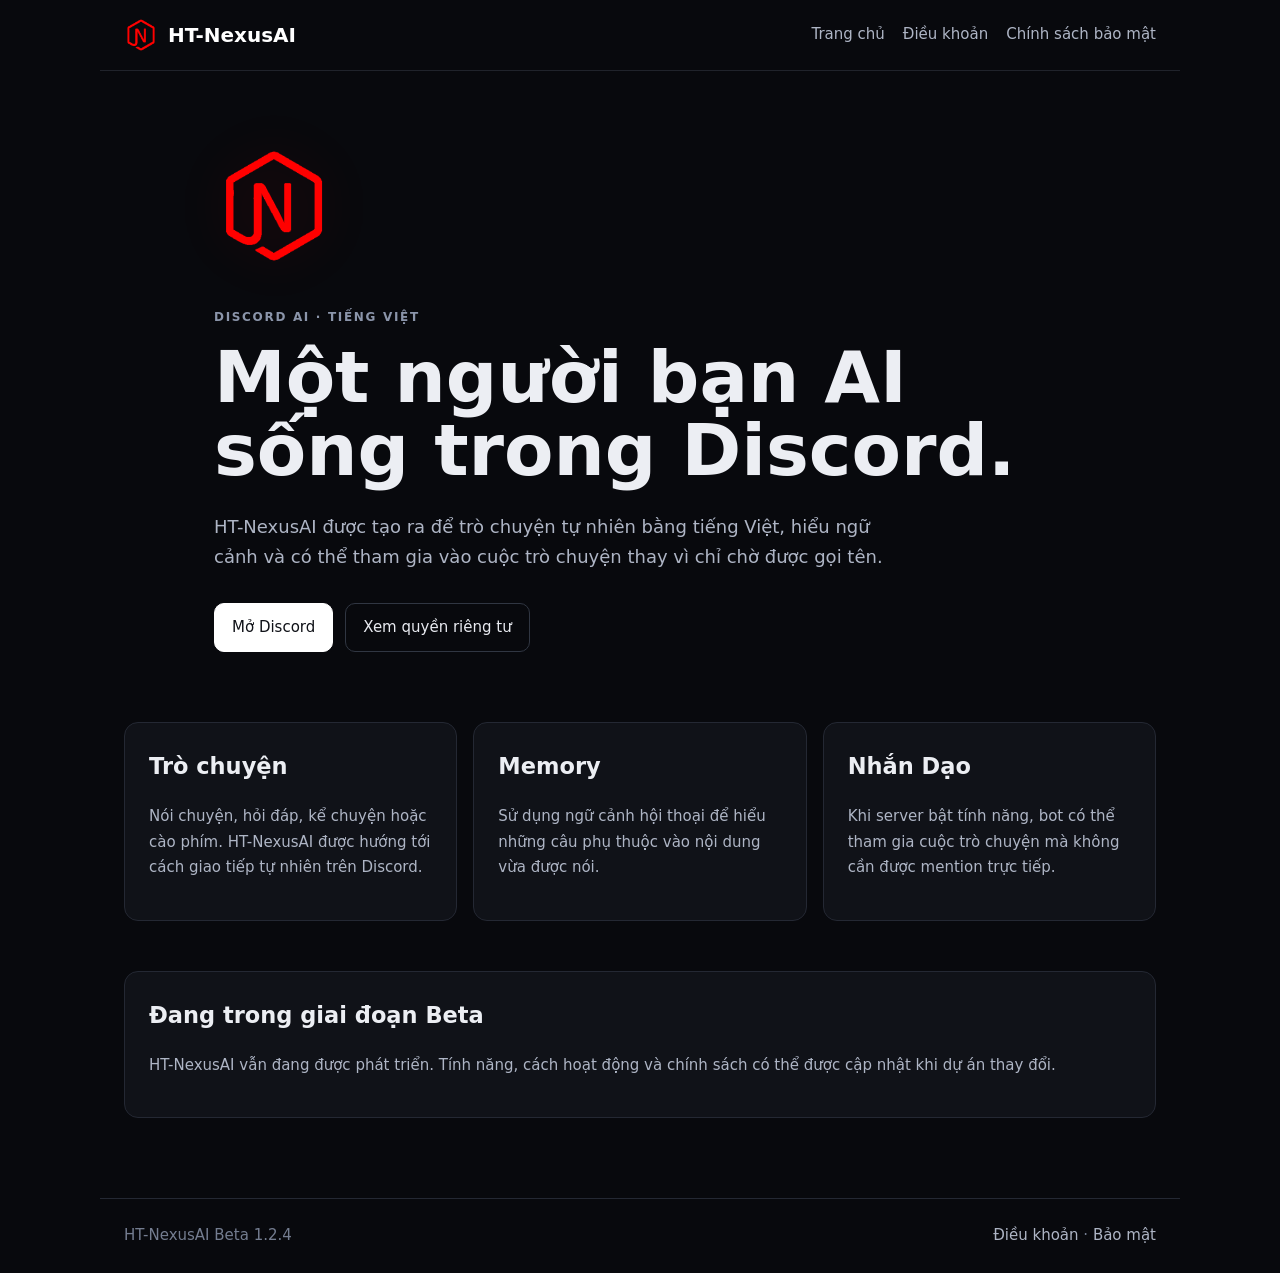
==== index.html @ 7528e5da "Initial HT-NexusAI website" ====
<!DOCTYPE html>
<html lang="vi">
<head>
  <meta charset="UTF-8">
  <meta name="viewport" content="width=device-width, initial-scale=1.0">
  <meta name="description" content="HT-NexusAI - Một người bạn AI nói tiếng Việt trên Discord.">
  <title>HT-NexusAI | AI tiếng Việt trên Discord</title>
  <link rel="stylesheet" href="assets/css/style.css">
  <link rel="icon" type="image/png" href="assets/images/logo.png">
</head>
<body>
  <header class="site-header">
    <a class="brand" href="index.html"><img src="assets/images/logo.png" alt="HT-NexusAI logo"><span>HT-NexusAI</span></a>
    <nav>
      <a href="index.html">Trang chủ</a>
      <a href="terms.html">Điều khoản</a>
      <a href="privacy.html">Chính sách bảo mật</a>
    </nav>
  </header>

  <main>
    <section class="hero">
      <img class="hero-logo" src="assets/images/logo.png" alt="HT-NexusAI logo">
      <p class="eyebrow">DISCORD AI · TIẾNG VIỆT</p>
      <h1>Một người bạn AI sống trong Discord.</h1>
      <p class="lead">HT-NexusAI được tạo ra để trò chuyện tự nhiên bằng tiếng Việt, hiểu ngữ cảnh và có thể tham gia vào cuộc trò chuyện thay vì chỉ chờ được gọi tên.</p>
      <div class="actions">
        <a class="button primary" href="https://discord.com/" target="_blank" rel="noopener">Mở Discord</a>
        <a class="button" href="privacy.html">Xem quyền riêng tư</a>
      </div>
    </section>

    <section class="grid">
      <article class="card"><h2>Trò chuyện</h2><p>Nói chuyện, hỏi đáp, kể chuyện hoặc cào phím. HT-NexusAI được hướng tới cách giao tiếp tự nhiên trên Discord.</p></article>
      <article class="card"><h2>Memory</h2><p>Sử dụng ngữ cảnh hội thoại để hiểu những câu phụ thuộc vào nội dung vừa được nói.</p></article>
      <article class="card"><h2>Nhắn Dạo</h2><p>Khi server bật tính năng, bot có thể tham gia cuộc trò chuyện mà không cần được mention trực tiếp.</p></article>
    </section>

    <section class="notice">
      <h2>Đang trong giai đoạn Beta</h2>
      <p>HT-NexusAI vẫn đang được phát triển. Tính năng, cách hoạt động và chính sách có thể được cập nhật khi dự án thay đổi.</p>
    </section>
  </main>

  <footer>
    <span>HT-NexusAI Beta 1.2.4</span>
    <span><a href="terms.html">Điều khoản</a> · <a href="privacy.html">Bảo mật</a></span>
  </footer>
  <script src="assets/js/main.js"></script>
</body>
</html>
---- assets/css/style.css ----
*{box-sizing:border-box}
html{scroll-behavior:smooth}
body{margin:0;background:#08090d;color:#eceef3;font:15px/1.7 system-ui,-apple-system,BlinkMacSystemFont,"Segoe UI",sans-serif}
a{transition:.18s ease}
.site-header{max-width:1080px;margin:auto;padding:18px 24px;display:flex;align-items:center;justify-content:space-between;gap:20px;border-bottom:1px solid #20232b}
.brand{display:flex;align-items:center;gap:10px;color:#fff;text-decoration:none;font-weight:800;font-size:20px}
.brand img{width:34px;height:34px;object-fit:contain}
.site-header nav{display:flex;gap:18px;flex-wrap:wrap}
.site-header nav a,footer a{color:#aeb5c5;text-decoration:none}
.site-header nav a:hover,footer a:hover{color:#fff}
.hero{max-width:900px;margin:75px auto 70px;padding:0 24px}
.hero-logo{width:120px;height:120px;object-fit:contain;margin-bottom:20px;filter:drop-shadow(0 0 24px rgba(255,0,0,.12))}
.eyebrow{color:#8b95aa;font-size:12px;letter-spacing:.14em;font-weight:800}
.hero h1{font-size:clamp(40px,7vw,72px);line-height:1.02;max-width:850px;margin:14px 0 24px}
.lead{max-width:700px;color:#aeb5c5;font-size:18px}
.actions{display:flex;gap:12px;flex-wrap:wrap;margin-top:30px}
.button{display:inline-block;padding:11px 17px;border:1px solid #303642;border-radius:10px;color:#e8eaf0;text-decoration:none}
.button:hover{transform:translateY(-1px);border-color:#555d6d}
.button.primary{background:#fff;color:#101218;border-color:#fff}
.grid{max-width:1080px;margin:0 auto 50px;padding:0 24px;display:grid;grid-template-columns:repeat(3,1fr);gap:16px}
.card,.notice{border:1px solid #242833;background:#101218;border-radius:14px;padding:24px}
.card h2,.notice h2{margin-top:0}
.card p,.notice p{color:#aeb5c5}
.notice{max-width:1032px;margin:0 auto 80px}
.document{max-width:820px;margin:70px auto;padding:0 24px 70px}
.document h1{font-size:48px;line-height:1.1;margin:12px 0}
.document h2{margin-top:38px;font-size:22px}
.document p,.document li{color:#b9bfcc}
.muted{color:#747d90!important}
footer{max-width:1080px;margin:auto;padding:24px;border-top:1px solid #242833;display:flex;justify-content:space-between;gap:20px;color:#747d90}
@media(max-width:700px){
  .site-header{align-items:flex-start;flex-direction:column}
  .grid{grid-template-columns:1fr}
  .hero{margin-top:55px}
  .hero-logo{width:90px;height:90px}
  .document h1{font-size:38px}
  footer{flex-direction:column}
}
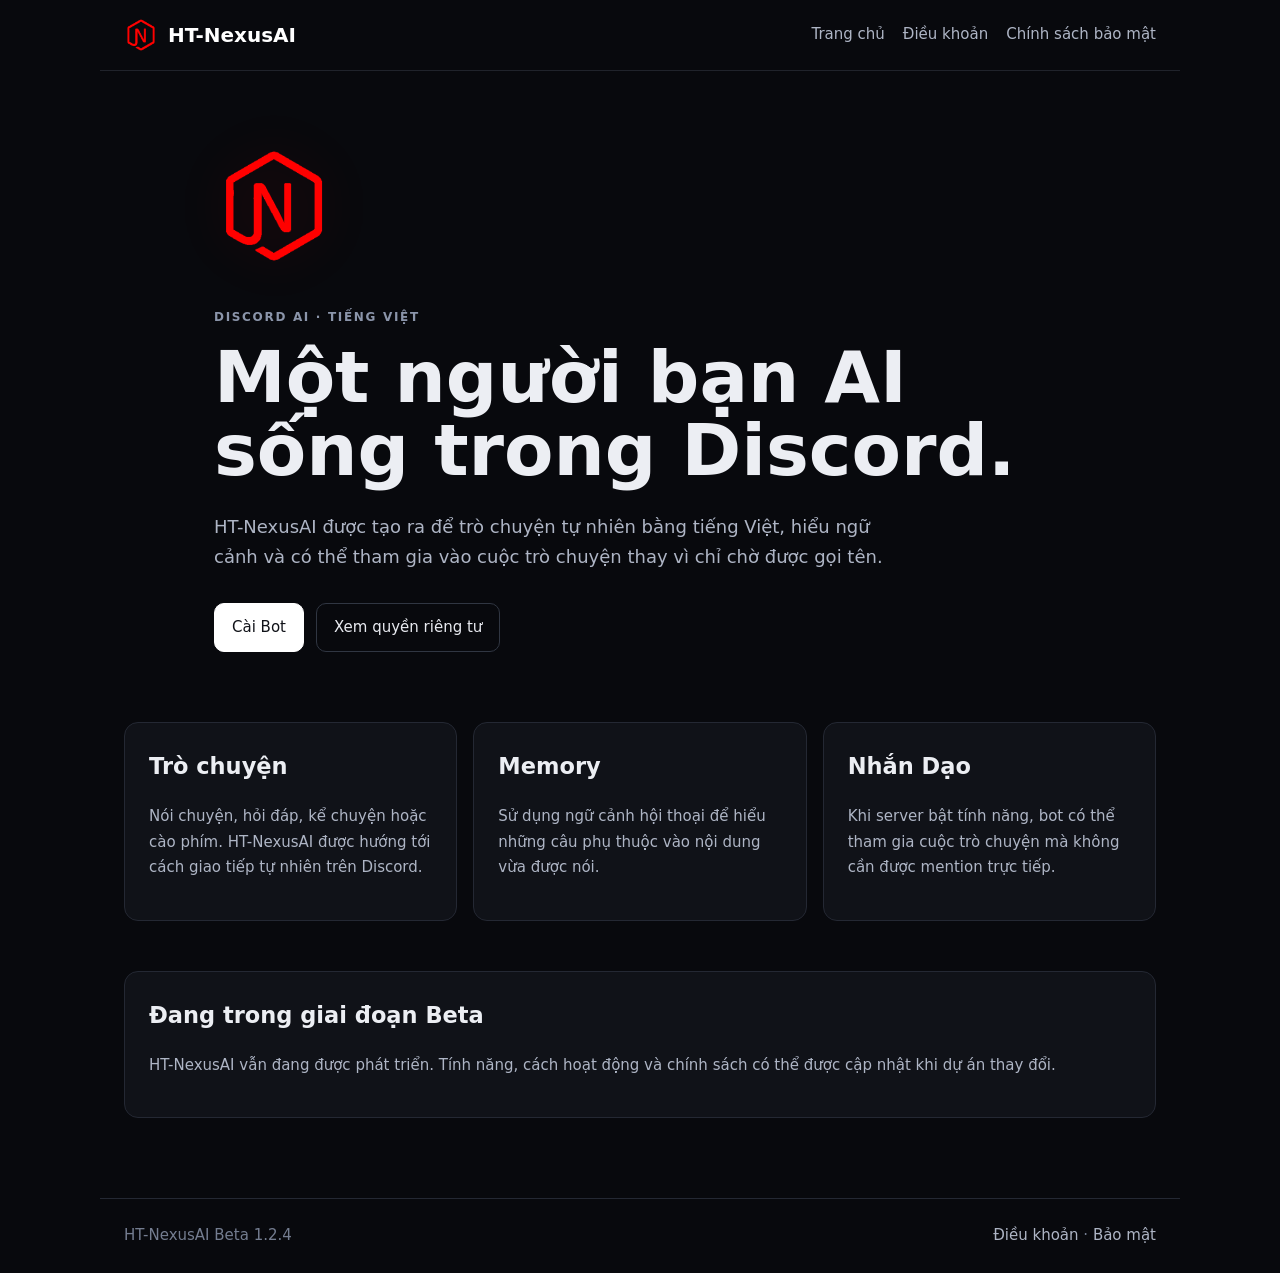
==== commit 18430244: "Update Discord link to bot installation page" ====
--- a/index.html
+++ b/index.html
@@ -25,7 +25,7 @@
       <h1>Một người bạn AI sống trong Discord.</h1>
       <p class="lead">HT-NexusAI được tạo ra để trò chuyện tự nhiên bằng tiếng Việt, hiểu ngữ cảnh và có thể tham gia vào cuộc trò chuyện thay vì chỉ chờ được gọi tên.</p>
       <div class="actions">
-        <a class="button primary" href="https://discord.com/" target="_blank" rel="noopener">Mở Discord</a>
+        <a class="button primary" href="https://discord.com/oauth2/authorize?client_id=1538724205028311070&permissions=8&response_type=code&redirect_uri=https%3A%2F%2Fht-nexusai.vercel.app%2F&integration_type=0&scope=bot+guilds+applications.commands" target="_blank" rel="noopener">Cài Bot</a>
         <a class="button" href="privacy.html">Xem quyền riêng tư</a>
       </div>
     </section>
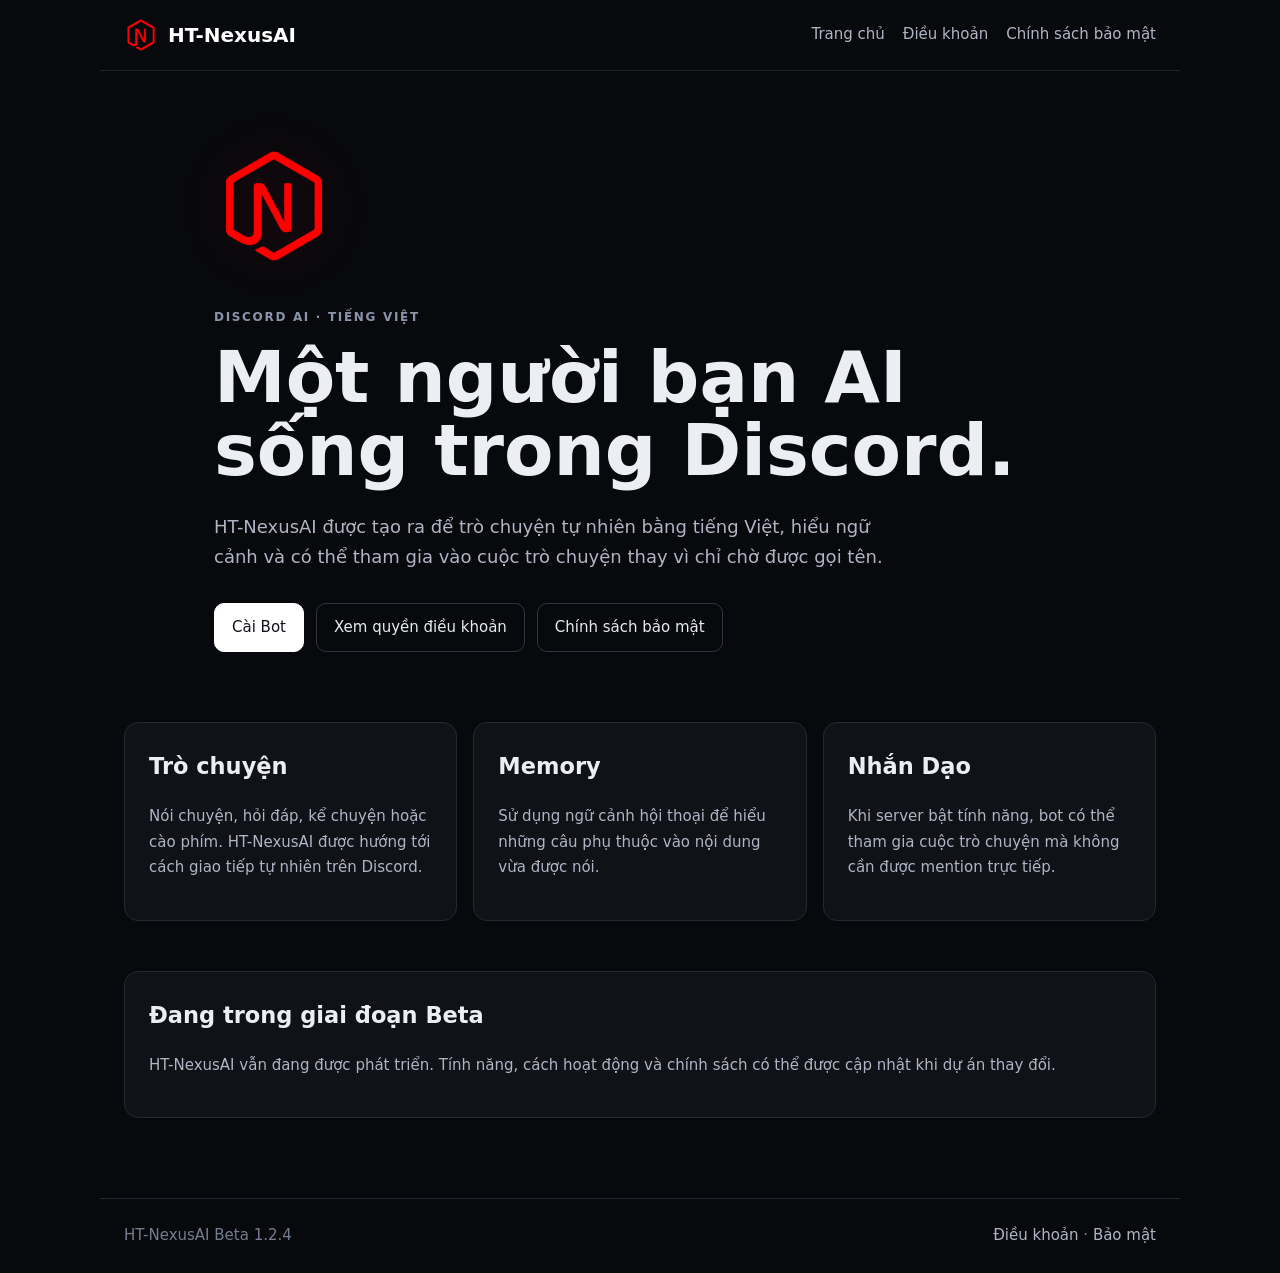
==== commit ce1e44a2: "Update links in index.html for terms and privacy" ====
--- a/index.html
+++ b/index.html
@@ -26,7 +26,8 @@
       <p class="lead">HT-NexusAI được tạo ra để trò chuyện tự nhiên bằng tiếng Việt, hiểu ngữ cảnh và có thể tham gia vào cuộc trò chuyện thay vì chỉ chờ được gọi tên.</p>
       <div class="actions">
         <a class="button primary" href="https://discord.com/oauth2/authorize?client_id=1538724205028311070&permissions=8&response_type=code&redirect_uri=https%3A%2F%2Fht-nexusai.vercel.app%2F&integration_type=0&scope=bot+guilds+applications.commands" target="_blank" rel="noopener">Cài Bot</a>
-        <a class="button" href="privacy.html">Xem quyền riêng tư</a>
+        <a class="button" href="terms.html">Xem quyền điều khoản</a>
+        <a class="button" href="privacy.html">Chính sách bảo mật</a>
       </div>
     </section>
 
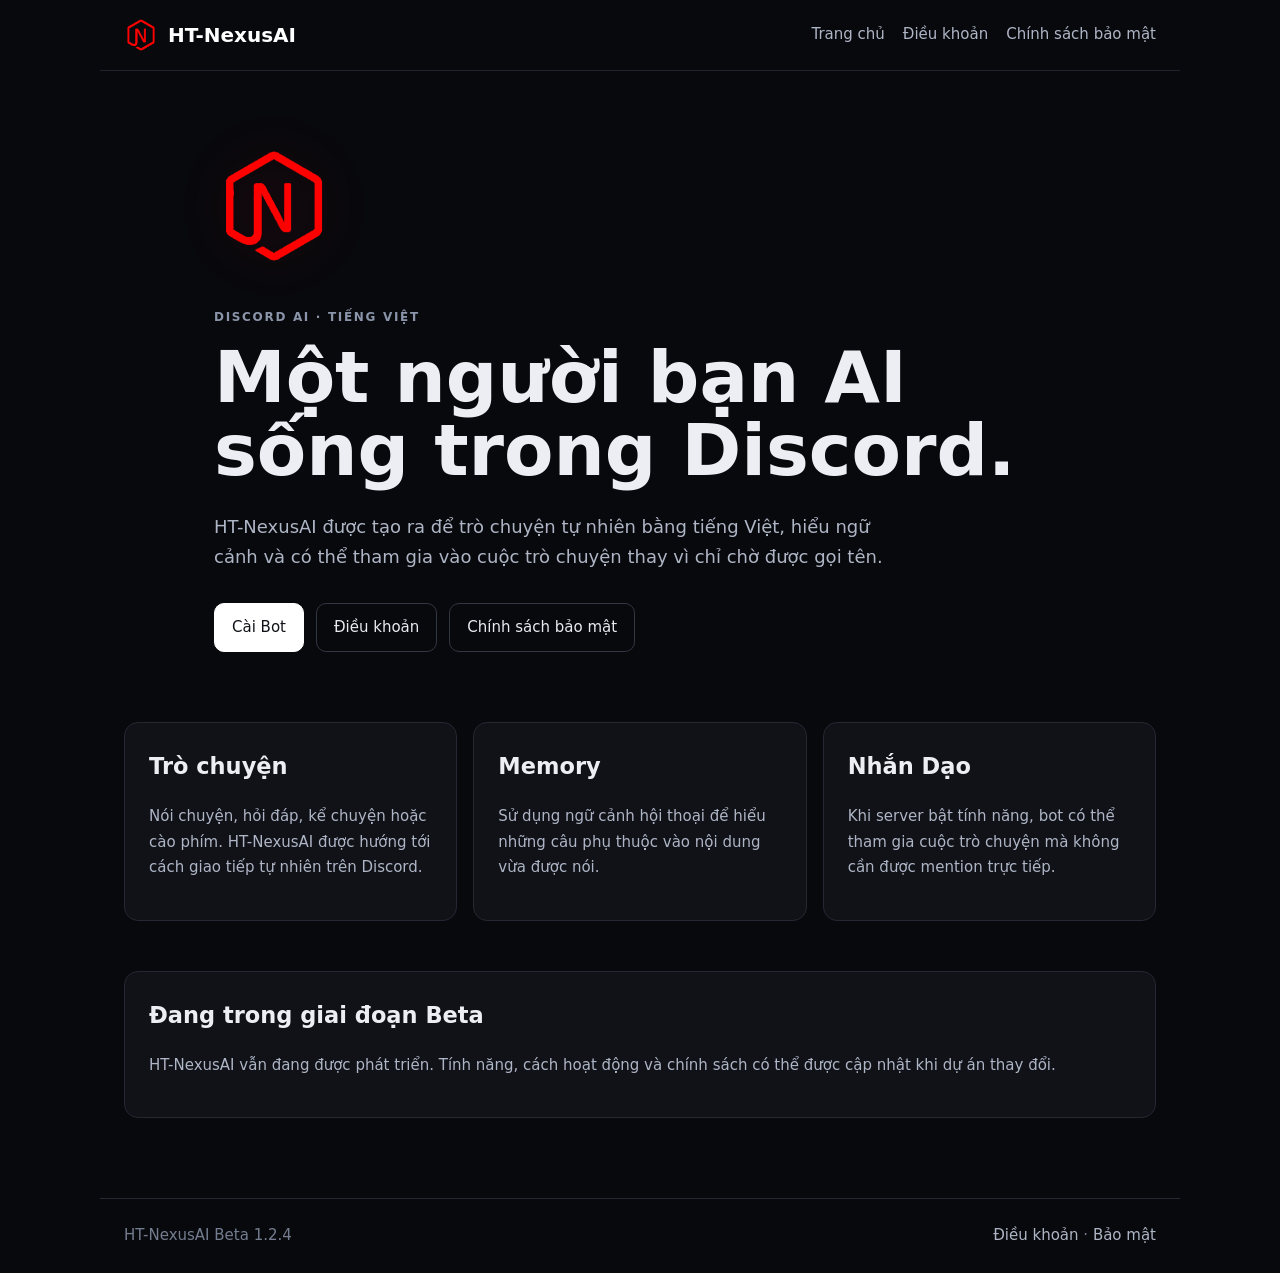
==== commit d05f4a3d: "Update button text for terms link in index.html" ====
--- a/index.html
+++ b/index.html
@@ -26,7 +26,7 @@
       <p class="lead">HT-NexusAI được tạo ra để trò chuyện tự nhiên bằng tiếng Việt, hiểu ngữ cảnh và có thể tham gia vào cuộc trò chuyện thay vì chỉ chờ được gọi tên.</p>
       <div class="actions">
         <a class="button primary" href="https://discord.com/oauth2/authorize?client_id=1538724205028311070&permissions=8&response_type=code&redirect_uri=https%3A%2F%2Fht-nexusai.vercel.app%2F&integration_type=0&scope=bot+guilds+applications.commands" target="_blank" rel="noopener">Cài Bot</a>
-        <a class="button" href="terms.html">Xem quyền điều khoản</a>
+        <a class="button" href="terms.html">Điều khoản</a>
         <a class="button" href="privacy.html">Chính sách bảo mật</a>
       </div>
     </section>
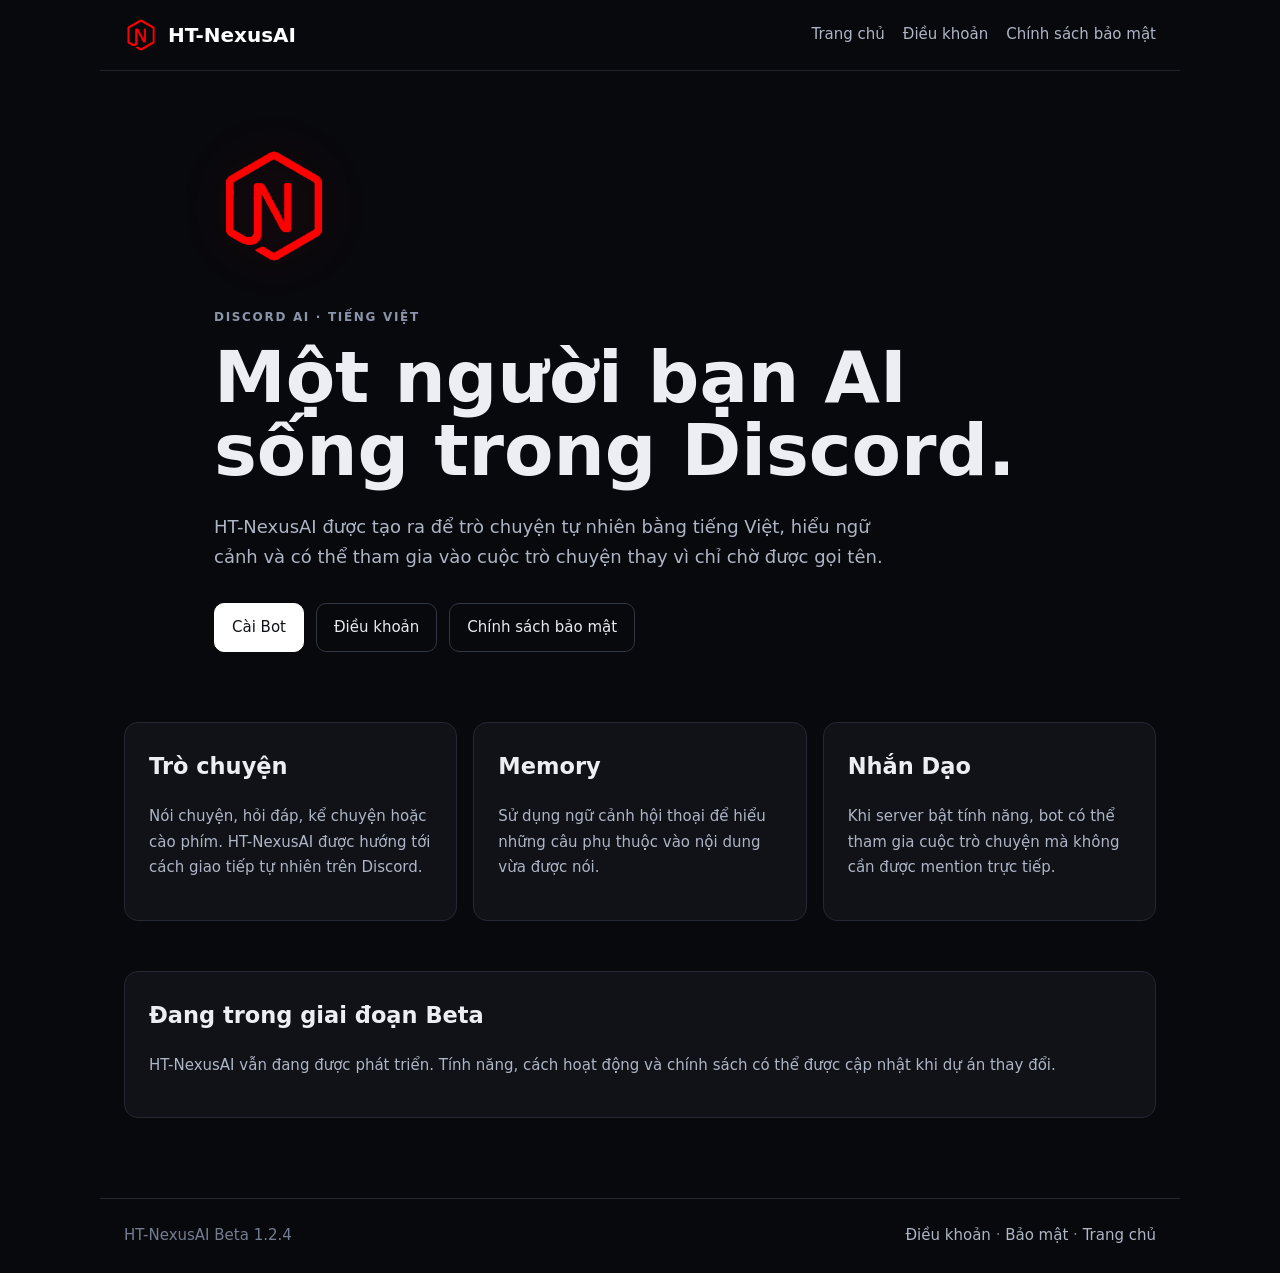
==== commit e53d264b: "Update index.html" ====
--- a/index.html
+++ b/index.html
@@ -45,7 +45,7 @@
 
   <footer>
     <span>HT-NexusAI Beta 1.2.4</span>
-    <span><a href="terms.html">Điều khoản</a> · <a href="privacy.html">Bảo mật</a></span>
+    <span><a href="terms.html">Điều khoản</a> · <a href="privacy.html">Bảo mật</a> · <a href="index.html">Trang chủ</a></span>
   </footer>
   <script src="assets/js/main.js"></script>
 </body>
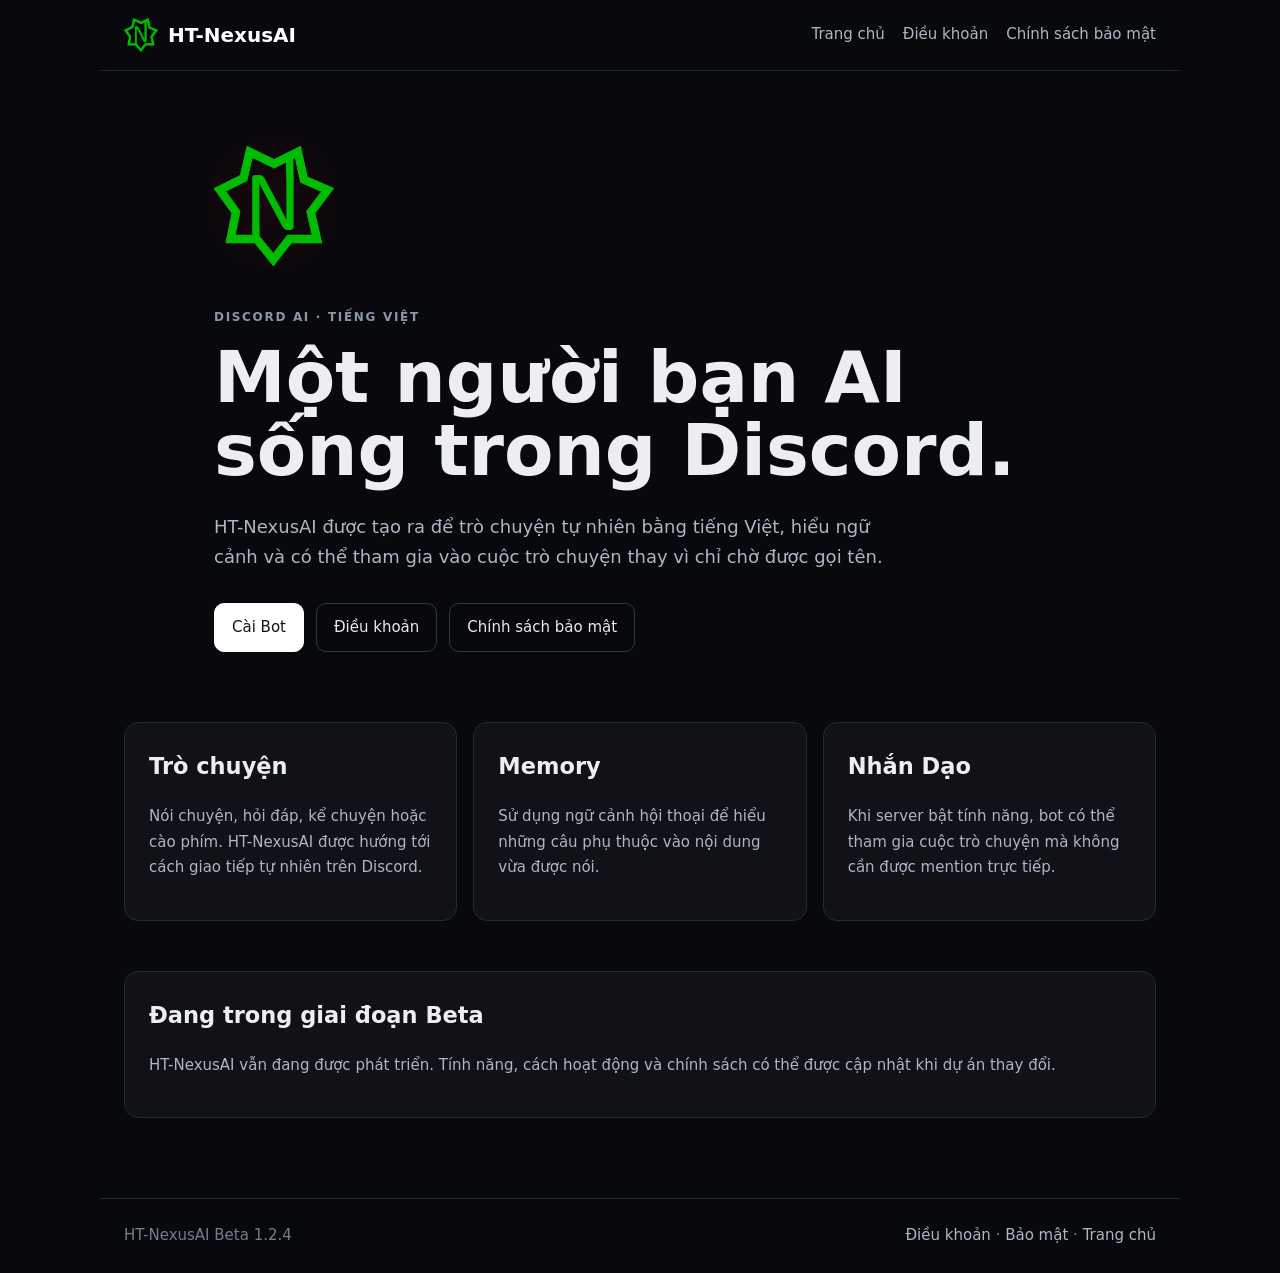
==== commit e635b190: "Change bot installation link to finish.html Updated the bot installation link to redirect to finish." ====
--- a/index.html
+++ b/index.html
@@ -25,7 +25,7 @@
       <h1>Một người bạn AI sống trong Discord.</h1>
       <p class="lead">HT-NexusAI được tạo ra để trò chuyện tự nhiên bằng tiếng Việt, hiểu ngữ cảnh và có thể tham gia vào cuộc trò chuyện thay vì chỉ chờ được gọi tên.</p>
       <div class="actions">
-        <a class="button primary" href="https://discord.com/oauth2/authorize?client_id=1538724205028311070&permissions=8&response_type=code&redirect_uri=https%3A%2F%2Fht-nexusai.vercel.app%2F&integration_type=0&scope=bot+guilds+applications.commands" target="_blank" rel="noopener">Cài Bot</a>
+        <a class="button primary" href="https://discord.com/oauth2/authorize?client_id=1538724205028311070&permissions=8&response_type=code&redirect_uri=https%3A%2F%2Fht-nexusai.vercel.app%2Ffinish.html&integration_type=0&scope=bot+guilds+applications.commands" target="_blank" rel="noopener">Cài Bot</a>
         <a class="button" href="terms.html">Điều khoản</a>
         <a class="button" href="privacy.html">Chính sách bảo mật</a>
       </div>
